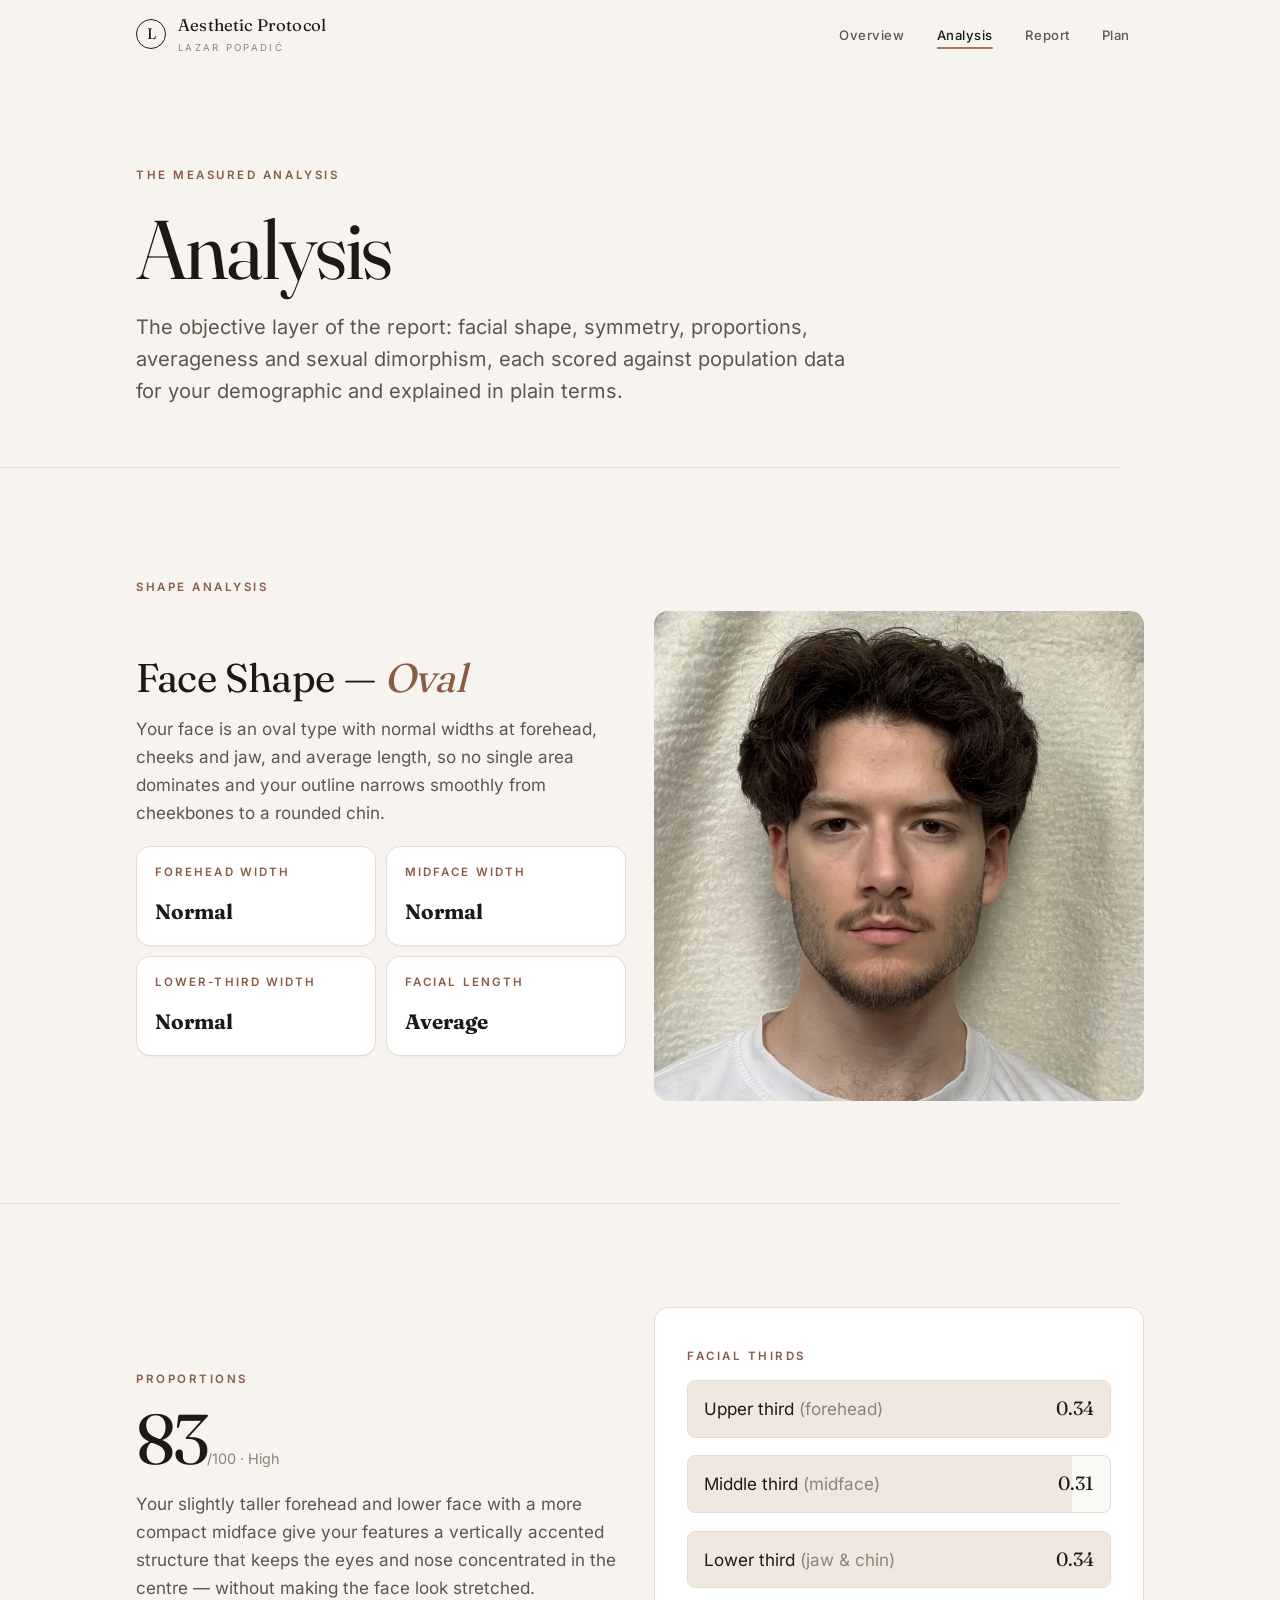
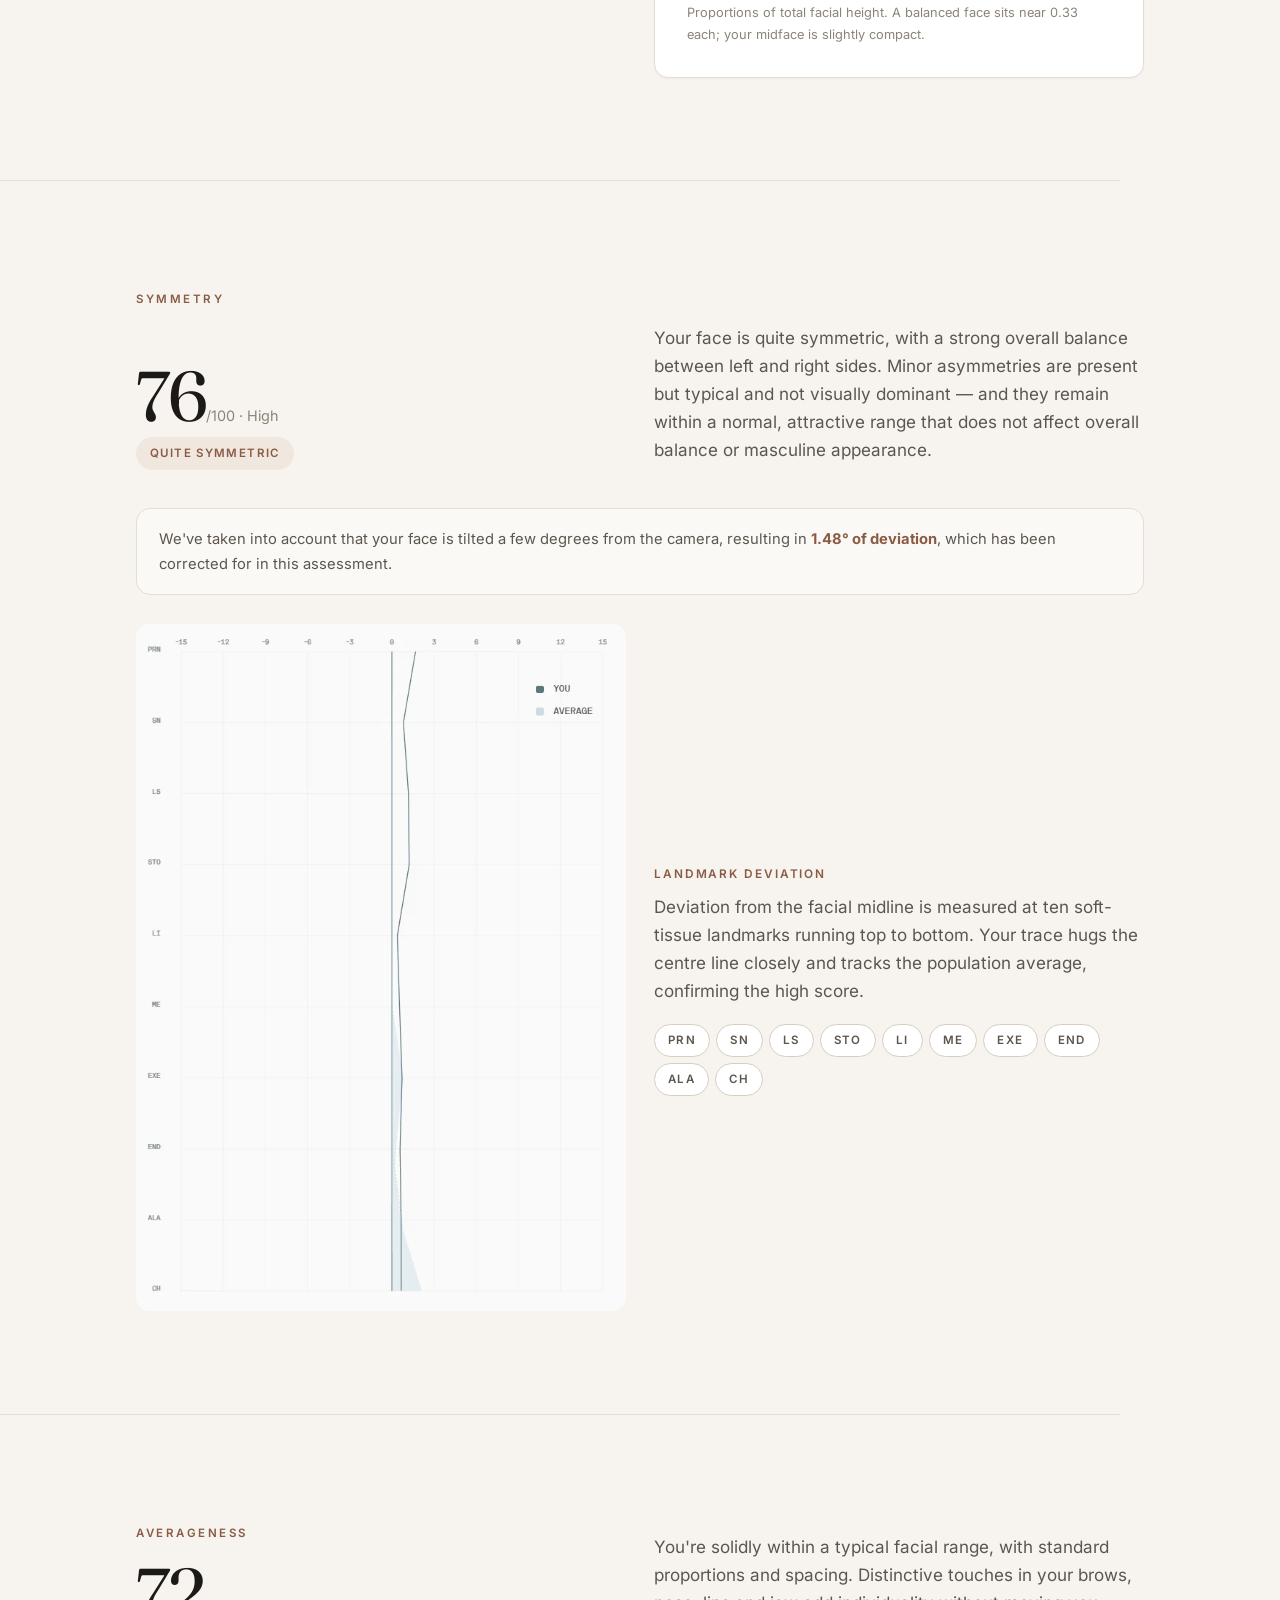
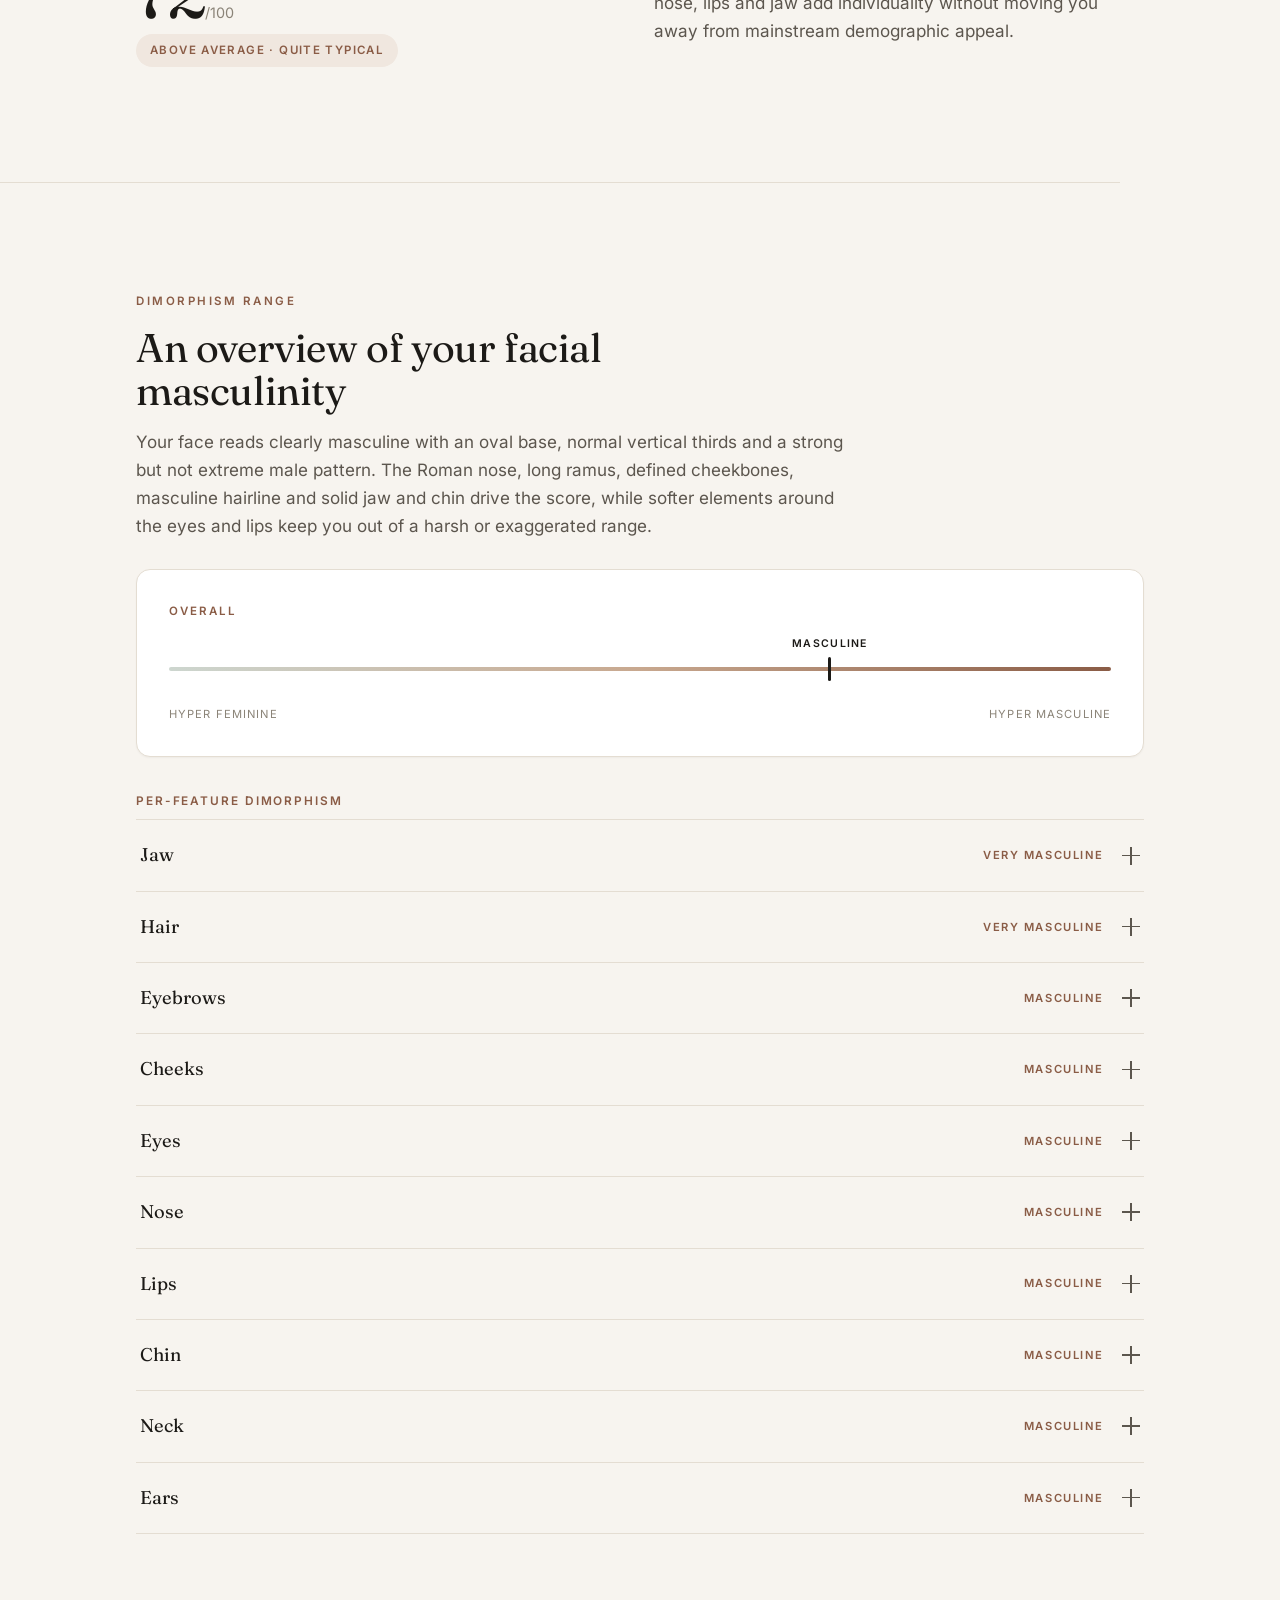
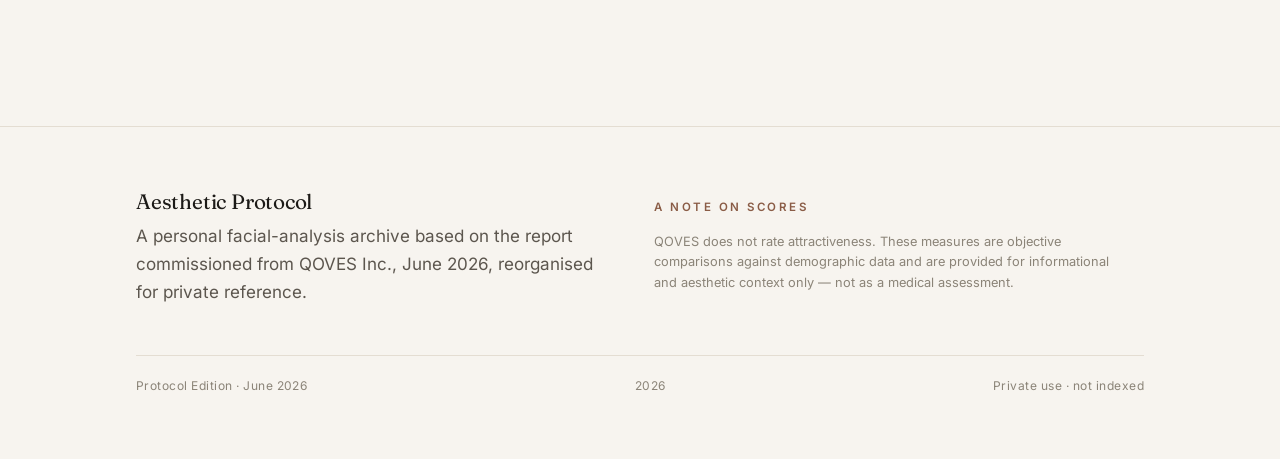
==== analysis.html @ 249696b1 "Aesthetic Protocol: report, analysis, plan + PWA Personal facial-analysis archive reorganised from t" ====
<!doctype html>
<html lang="en">
<head>
  <meta charset="utf-8">
  <meta name="viewport" content="width=device-width, initial-scale=1, viewport-fit=cover">
  <meta name="robots" content="noindex, nofollow">
  <title>Analysis — Aesthetic Protocol</title>
  <meta name="description" content="Measured facial analysis: shape, symmetry, proportions, averageness and dimorphism.">
  <meta name="theme-color" content="#f7f4ef">
  <link rel="manifest" href="manifest.webmanifest">
  <link rel="icon" href="assets/img/icons/favicon.png">
  <link rel="apple-touch-icon" href="assets/img/icons/icon-180.png">
  <meta name="apple-mobile-web-app-capable" content="yes">
  <meta name="apple-mobile-web-app-status-bar-style" content="default">
  <meta name="apple-mobile-web-app-title" content="Protocol">
  <link rel="preload" href="assets/fonts/fraunces-latin.woff2" as="font" type="font/woff2" crossorigin>
  <link rel="preload" href="assets/fonts/inter-latin.woff2" as="font" type="font/woff2" crossorigin>
  <link rel="stylesheet" href="assets/css/styles.css">
  <noscript><style>.reveal{opacity:1!important;transform:none!important}</style></noscript>
</head>
<body>
  <header class="site-header">
    <div class="wrap nav">
      <a class="brand" href="index.html">
        <span class="brand__mark">L</span>
        <span class="brand__name">Aesthetic Protocol<small>Lazar Popadić</small></span>
      </a>
      <nav aria-label="Primary">
        <ul class="nav__links">
          <li><a href="index.html">Overview</a></li>
          <li><a href="analysis.html" aria-current="page">Analysis</a></li>
          <li><a href="report.html">Report</a></li>
          <li><a href="plan.html">Plan</a></li>
        </ul>
      </nav>
    </div>
  </header>

  <main>
    <section class="page-intro wrap">
      <p class="eyebrow reveal">The measured analysis</p>
      <h1 class="display reveal">Analysis</h1>
      <p class="lede reveal prose" style="margin-top:1rem">
        The objective layer of the report: facial shape, symmetry, proportions,
        averageness and sexual dimorphism, each scored against population data for
        your demographic and explained in plain terms.
      </p>
    </section>

    <hr class="rule wrap" style="border:0">

    <!-- FACE SHAPE -->
    <section class="section wrap">
      <p class="eyebrow reveal">Shape analysis</p>
      <div class="grid grid-2" style="align-items:center">
        <div class="reveal">
          <h2>Face Shape — <em class="term">Oval</em></h2>
          <p class="muted" style="margin-top:1rem">
            Your face is an oval type with normal widths at forehead, cheeks and jaw,
            and average length, so no single area dominates and your outline narrows
            smoothly from cheekbones to a rounded chin.
          </p>
          <div class="grid grid-2" style="gap:10px;margin-top:1.2rem">
            <div class="card" style="padding:16px 18px"><p class="score-card__label">Forehead width</p><strong style="font-family:var(--serif);font-size:1.3rem">Normal</strong></div>
            <div class="card" style="padding:16px 18px"><p class="score-card__label">Midface width</p><strong style="font-family:var(--serif);font-size:1.3rem">Normal</strong></div>
            <div class="card" style="padding:16px 18px"><p class="score-card__label">Lower-third width</p><strong style="font-family:var(--serif);font-size:1.3rem">Normal</strong></div>
            <div class="card" style="padding:16px 18px"><p class="score-card__label">Facial length</p><strong style="font-family:var(--serif);font-size:1.3rem">Average</strong></div>
          </div>
        </div>
        <div class="frame frame--zoom reveal reveal-delay-1" data-zoom>
          <picture>
            <source srcset="assets/img/photos/hero-front.webp" type="image/webp">
            <img class="img-fade" src="assets/img/photos/hero-front.jpg" data-full="assets/img/photos/hero-front.jpg" alt="Front portrait used for shape analysis" width="1400" height="1400">
          </picture>
        </div>
      </div>
    </section>

    <hr class="rule wrap">

    <!-- PROPORTIONS -->
    <section class="section wrap">
      <div class="grid grid-2" style="align-items:center" data-animate>
        <div class="reveal">
          <p class="eyebrow">Proportions</p>
          <div class="score-card__num" style="font-size:clamp(3rem,7vw,4.4rem)"><span data-count="83">0</span><small>/100 · High</small></div>
          <p class="muted" style="margin-top:1rem">
            Your slightly taller forehead and lower face with a more compact midface
            give your features a vertically accented structure that keeps the eyes and
            nose concentrated in the centre — without making the face look stretched.
          </p>
        </div>
        <div class="card reveal reveal-delay-1">
          <p class="eyebrow">Facial thirds</p>
          <div class="stack" style="--space:10px">
            <div class="third"><div class="third__fill" data-third="100"></div><span class="third__txt">Upper third <span class="faint">(forehead)</span></span><span class="third__val">0.34</span></div>
            <div class="third"><div class="third__fill" data-third="91"></div><span class="third__txt">Middle third <span class="faint">(midface)</span></span><span class="third__val">0.31</span></div>
            <div class="third"><div class="third__fill" data-third="100"></div><span class="third__txt">Lower third <span class="faint">(jaw &amp; chin)</span></span><span class="third__val">0.34</span></div>
          </div>
          <p class="faint" style="font-size:0.8rem;margin:14px 0 0">Proportions of total facial height. A balanced face sits near 0.33 each; your midface is slightly compact.</p>
        </div>
      </div>
    </section>

    <hr class="rule wrap">

    <!-- SYMMETRY -->
    <section class="section wrap">
      <div data-animate>
        <p class="eyebrow reveal">Symmetry</p>
        <div class="grid grid-2" style="align-items:end">
          <div class="reveal">
            <div class="score-card__num" style="font-size:clamp(3rem,7vw,4.4rem)"><span data-count="76">0</span><small>/100 · High</small></div>
            <p class="chip chip--clay" style="margin-top:6px">Quite symmetric</p>
          </div>
          <p class="muted reveal reveal-delay-1">
            Your face is quite symmetric, with a strong overall balance between left
            and right sides. Minor asymmetries are present but typical and not visually
            dominant — and they remain within a normal, attractive range that does not
            affect overall balance or masculine appearance.
          </p>
        </div>

        <div class="callout reveal" style="margin-top:1.6rem">
          We've taken into account that your face is tilted a few degrees from the
          camera, resulting in <strong>1.48° of deviation</strong>, which has been
          corrected for in this assessment.
        </div>

        <div class="grid grid-2" style="align-items:center;margin-top:1.8rem">
          <div class="frame frame--zoom reveal" data-zoom style="background:var(--surface)">
            <picture>
              <source srcset="assets/img/analysis/symmetry-chart.webp" type="image/webp">
              <img class="img-fade" src="assets/img/analysis/symmetry-chart.jpg" data-full="assets/img/analysis/symmetry-chart.jpg" alt="Landmark deviation chart comparing your symmetry to population averages" width="1309" height="1853">
            </picture>
          </div>
          <div class="reveal reveal-delay-1">
            <p class="subhead">Landmark deviation</p>
            <p class="muted">
              Deviation from the facial midline is measured at ten soft-tissue
              landmarks running top to bottom. Your trace hugs the centre line closely
              and tracks the population average, confirming the high score.
            </p>
            <div style="display:flex;flex-wrap:wrap;gap:6px;margin-top:14px">
              <span class="chip">PRN</span><span class="chip">SN</span><span class="chip">LS</span>
              <span class="chip">STO</span><span class="chip">LI</span><span class="chip">ME</span>
              <span class="chip">EXE</span><span class="chip">END</span><span class="chip">ALA</span><span class="chip">CH</span>
            </div>
          </div>
        </div>
      </div>
    </section>

    <hr class="rule wrap">

    <!-- AVERAGENESS -->
    <section class="section wrap">
      <div class="grid grid-2" style="align-items:center" data-animate>
        <div class="reveal">
          <p class="eyebrow">Averageness</p>
          <div class="score-card__num" style="font-size:clamp(3rem,7vw,4.4rem)"><span data-count="72">0</span><small>/100</small></div>
          <p class="chip chip--clay" style="margin-top:6px">Above average · quite typical</p>
        </div>
        <p class="muted reveal reveal-delay-1">
          You're solidly within a typical facial range, with standard proportions and
          spacing. Distinctive touches in your brows, nose, lips and jaw add
          individuality without moving you away from mainstream demographic appeal.
        </p>
      </div>
    </section>

    <hr class="rule wrap">

    <!-- DIMORPHISM -->
    <section class="section wrap">
      <p class="eyebrow reveal">Dimorphism range</p>
      <h2 class="reveal" style="max-width:20ch">An overview of your facial masculinity</h2>
      <p class="muted reveal prose" style="margin-top:1rem">
        Your face reads clearly masculine with an oval base, normal vertical thirds and
        a strong but not extreme male pattern. The Roman nose, long ramus, defined
        cheekbones, masculine hairline and solid jaw and chin drive the score, while
        softer elements around the eyes and lips keep you out of a harsh or exaggerated
        range.
      </p>

      <div class="card reveal" style="margin-top:1.8rem" data-animate>
        <p class="score-card__label">Overall</p>
        <div class="scale">
          <div class="scale__track"></div>
          <div class="scale__marker" data-marker="70" data-label="Masculine"></div>
        </div>
        <div class="scale__ends"><span>Hyper feminine</span><span>Hyper masculine</span></div>
      </div>

      <p class="subhead reveal" style="margin-top:2.2rem">Per-feature dimorphism</p>
      <div class="acc reveal">
        <details class="acc__item">
          <summary class="acc__sum"><span>Jaw</span><span class="acc__rating">Very masculine</span><span class="acc__icon"></span></summary>
          <div class="acc__body"><div class="acc__body-inner"><p>Your long-ramus, U-shaped jaw with clear separation from a slightly thinner neck gives you a distinctly masculine lower third that looks strong without being blocky or overly wide.</p></div></div>
        </details>
        <details class="acc__item">
          <summary class="acc__sum"><span>Hair</span><span class="acc__rating">Very masculine</span><span class="acc__icon"></span></summary>
          <div class="acc__body"><div class="acc__body-inner"><p>Your dense, textured medium-brown hair with an M-shaped hairline and widow's peak reinforces a youthful masculine upper third and frames your prominent forehead strongly.</p></div></div>
        </details>
        <details class="acc__item">
          <summary class="acc__sum"><span>Eyebrows</span><span class="acc__rating">Masculine</span><span class="acc__icon"></span></summary>
          <div class="acc__body"><div class="acc__body-inner"><p>Your mid-set, upturned brows with a sloped peak and dark color give your upper face a clearly masculine frame without feeling heavy or overgroomed. The blurred edges and medium density keep the expression firm but not aggressive.</p></div></div>
        </details>
        <details class="acc__item">
          <summary class="acc__sum"><span>Cheeks</span><span class="acc__rating">Masculine</span><span class="acc__icon"></span></summary>
          <div class="acc__body"><div class="acc__body-inner"><p>Your lean cheeks and mid-set projecting cheekbones give your midface a defined, athletic look that reads masculine while still looking youthful because there is little nasolabial folding at rest.</p></div></div>
        </details>
        <details class="acc__item">
          <summary class="acc__sum"><span>Eyes</span><span class="acc__rating">Masculine</span><span class="acc__icon"></span></summary>
          <div class="acc__body"><div class="acc__body-inner"><p>Your almond, neutrally tilted eyes with dark walnut irises and moderate lashes create a calm, grounded gaze that reads slightly masculine without looking sharp or aggressive.</p></div></div>
        </details>
        <details class="acc__item">
          <summary class="acc__sum"><span>Nose</span><span class="acc__rating">Masculine</span><span class="acc__icon"></span></summary>
          <div class="acc__body"><div class="acc__body-inner"><p>Your Roman nose with a high bridge, visible hump and upturned defined tip gives your face a strong vertical anchor and clearly masculine central structure without looking excessively wide or long.</p></div></div>
        </details>
        <details class="acc__item">
          <summary class="acc__sum"><span>Lips</span><span class="acc__rating">Masculine</span><span class="acc__icon"></span></summary>
          <div class="acc__body"><div class="acc__body-inner"><p>Your medium-volume, slightly bottom-heavy lips with a short philtrum and no tooth show at rest give your mouth a compact, masculine presence that still looks healthy and smooth.</p></div></div>
        </details>
        <details class="acc__item">
          <summary class="acc__sum"><span>Chin</span><span class="acc__rating">Masculine</span><span class="acc__icon"></span></summary>
          <div class="acc__body"><div class="acc__body-inner"><p>Your standard-width, neutrally projecting round chin continues the masculine jawline and finishes your face with a solid endpoint rather than a pointed or receding lower third.</p></div></div>
        </details>
        <details class="acc__item">
          <summary class="acc__sum"><span>Neck</span><span class="acc__rating">Masculine</span><span class="acc__icon"></span></summary>
          <div class="acc__body"><div class="acc__body-inner"><p>Your muscular, defined neck with only slight Adam's apple visibility strengthens the sense of physical robustness and highlights the jaw contour by being slightly slimmer laterally.</p></div></div>
        </details>
        <details class="acc__item">
          <summary class="acc__sum"><span>Ears</span><span class="acc__rating">Masculine</span><span class="acc__icon"></span></summary>
          <div class="acc__body"><div class="acc__body-inner"><p>Your slightly protruding, rounded ears with a developed antihelix and Darwin's tubercle add subtle three-dimensional detail at the side view and support the overall masculine read without feeling oversized.</p></div></div>
        </details>
      </div>
    </section>
  </main>

  <footer class="site-footer">
    <div class="wrap">
      <div class="grid grid-2">
        <div>
          <h4>Aesthetic Protocol</h4>
          <p class="muted" style="max-width:42ch">A personal facial-analysis archive based on the report commissioned from QOVES Inc., June 2026, reorganised for private reference.</p>
        </div>
        <div>
          <p class="eyebrow">A note on scores</p>
          <p class="disclaimer">QOVES does not rate attractiveness. These measures are objective comparisons against demographic data and are provided for informational and aesthetic context only — not as a medical assessment.</p>
        </div>
      </div>
      <div class="footer-meta">
        <span>Protocol Edition · June 2026</span>
        <span data-year>2026</span>
        <span>Private use · not indexed</span>
      </div>
    </div>
  </footer>

  <div class="lightbox" aria-hidden="true">
    <button class="lightbox__close" aria-label="Close">&times;</button>
    <img alt="">
  </div>

  <script src="assets/js/main.js"></script>
  <script src="assets/js/sw-register.js"></script>
</body>
</html>
---- assets/css/styles.css ----
/* =====================================================================
   Aesthetic Protocol — shared stylesheet
   Editorial-luxury system: ivory / ink / clay, Fraunces + Inter.
   ===================================================================== */

/* ---- Fonts (self-hosted, variable, offline-safe) -------------------- */
@font-face {
  font-family: "Fraunces";
  src: url("../fonts/fraunces-latin.woff2") format("woff2");
  font-weight: 300 700;
  font-style: normal;
  font-display: swap;
}
@font-face {
  font-family: "Inter";
  src: url("../fonts/inter-latin.woff2") format("woff2");
  font-weight: 400 700;
  font-style: normal;
  font-display: swap;
}

/* ---- Design tokens --------------------------------------------------- */
:root {
  --bg: #f7f4ef;
  --surface: #ffffff;
  --surface-2: #fbf9f5;
  --ink: #1c1a17;
  --ink-soft: #5c564e;
  --ink-faint: #8b8478;
  --line: #e4ddd2;
  --line-strong: #d8cebf;
  --clay: #a8745a;
  --clay-soft: #c8a88f;
  --clay-deep: #8a5c46;
  --clay-wash: #f0e7df;

  --serif: "Fraunces", "Iowan Old Style", Georgia, "Times New Roman", serif;
  --sans: "Inter", -apple-system, BlinkMacSystemFont, "Segoe UI", Roboto, sans-serif;

  --maxw: 1120px;
  --maxw-prose: 720px;

  --r-sm: 8px;
  --r-md: 14px;
  --r-lg: 22px;

  --shadow-1: 0 1px 2px rgba(28, 26, 23, 0.04);
  --shadow-2: 0 10px 30px -12px rgba(28, 26, 23, 0.16);
  --shadow-3: 0 24px 60px -20px rgba(28, 26, 23, 0.28);

  --ease: cubic-bezier(0.22, 0.61, 0.36, 1);
  --t-fast: 180ms;
  --t-med: 320ms;
  --t-slow: 560ms;

  --gut: clamp(18px, 5vw, 56px);
}

/* ---- Reset ----------------------------------------------------------- */
*, *::before, *::after { box-sizing: border-box; }
html { -webkit-text-size-adjust: 100%; scroll-behavior: smooth; }
@media (prefers-reduced-motion: reduce) { html { scroll-behavior: auto; } }

body {
  margin: 0;
  background: var(--bg);
  color: var(--ink);
  font-family: var(--sans);
  font-size: 17px;
  line-height: 1.65;
  font-weight: 400;
  -webkit-font-smoothing: antialiased;
  text-rendering: optimizeLegibility;
  overflow-x: hidden;
}
img { max-width: 100%; display: block; }
a { color: inherit; }
button { font: inherit; cursor: pointer; }
::selection { background: var(--clay-soft); color: var(--ink); }

/* ---- Typography ------------------------------------------------------ */
h1, h2, h3, h4 { font-family: var(--serif); font-weight: 400; line-height: 1.08; margin: 0; color: var(--ink); letter-spacing: -0.01em; }
.display { font-size: clamp(2.6rem, 7vw, 5.2rem); font-weight: 380; letter-spacing: -0.025em; }
h1 { font-size: clamp(2.1rem, 5vw, 3.4rem); }
h2 { font-size: clamp(1.7rem, 3.6vw, 2.5rem); }
h3 { font-size: clamp(1.25rem, 2.2vw, 1.6rem); }
p { margin: 0 0 1.1em; }
.lede { font-size: clamp(1.05rem, 1.6vw, 1.25rem); color: var(--ink-soft); line-height: 1.6; }

.eyebrow {
  font-family: var(--sans);
  font-size: 0.72rem;
  font-weight: 600;
  letter-spacing: 0.22em;
  text-transform: uppercase;
  color: var(--clay-deep);
  margin: 0 0 0.9rem;
  display: inline-block;
}
.muted { color: var(--ink-soft); }
.faint { color: var(--ink-faint); }
em.term { font-style: italic; color: var(--clay-deep); }

/* ---- Layout ---------------------------------------------------------- */
.wrap { width: 100%; max-width: var(--maxw); margin-inline: auto; padding-inline: var(--gut); }
.prose { max-width: var(--maxw-prose); }
.section { padding-block: clamp(48px, 8vw, 104px); }
.section--tight { padding-block: clamp(34px, 5vw, 60px); }
.rule { height: 1px; background: var(--line); border: 0; margin: 0; }
.center { text-align: center; }
.stack > * + * { margin-top: 1.1rem; }

.grid { display: grid; gap: clamp(16px, 2.4vw, 28px); }
.grid-2 { grid-template-columns: repeat(2, 1fr); }
.grid-3 { grid-template-columns: repeat(3, 1fr); }
.grid-4 { grid-template-columns: repeat(4, 1fr); }
@media (max-width: 860px) { .grid-3, .grid-4 { grid-template-columns: repeat(2, 1fr); } }
@media (max-width: 560px) { .grid-2, .grid-3, .grid-4 { grid-template-columns: 1fr; } }

/* ---- Header / navigation -------------------------------------------- */
.site-header {
  position: sticky; top: 0; z-index: 60;
  background: rgba(247, 244, 239, 0.82);
  backdrop-filter: saturate(140%) blur(14px);
  -webkit-backdrop-filter: saturate(140%) blur(14px);
  border-bottom: 1px solid transparent;
  transition: border-color var(--t-med) var(--ease), background var(--t-med) var(--ease);
}
.site-header.is-scrolled { border-bottom-color: var(--line); }
.nav { display: flex; align-items: center; justify-content: space-between; gap: 20px; height: 68px; }
.brand { display: flex; align-items: center; gap: 12px; text-decoration: none; flex-shrink: 0; }
.brand__mark {
  width: 30px; height: 30px; border-radius: 50%;
  border: 1.5px solid var(--ink); display: grid; place-items: center;
  font-family: var(--serif); font-size: 0.95rem; color: var(--ink);
}
.brand__name { font-family: var(--serif); font-size: 1.05rem; letter-spacing: 0.01em; }
.brand__name small { display: block; font-family: var(--sans); font-size: 0.6rem; letter-spacing: 0.24em; text-transform: uppercase; color: var(--ink-faint); margin-top: 1px; }
.nav__links { display: flex; align-items: center; gap: 4px; list-style: none; margin: 0; padding: 0; }
.nav__links a {
  text-decoration: none; color: var(--ink-soft);
  font-size: 0.82rem; letter-spacing: 0.04em; font-weight: 500;
  padding: 8px 14px; border-radius: 999px;
  transition: color var(--t-fast) var(--ease), background var(--t-fast) var(--ease);
  position: relative;
}
.nav__links a:hover { color: var(--ink); background: var(--clay-wash); }
.nav__links a[aria-current="page"] { color: var(--ink); }
.nav__links a[aria-current="page"]::after {
  content: ""; position: absolute; left: 14px; right: 14px; bottom: 2px;
  height: 1.5px; background: var(--clay); border-radius: 2px;
}

@media (max-width: 720px) {
  .nav { height: auto; flex-direction: column; align-items: stretch; gap: 8px; padding-block: 10px; }
  .brand { justify-content: center; }
  .nav__links { justify-content: center; flex-wrap: nowrap; overflow-x: auto; gap: 2px; padding-bottom: 2px; -ms-overflow-style: none; scrollbar-width: none; }
  .nav__links::-webkit-scrollbar { display: none; }
  .nav__links a { padding: 7px 12px; font-size: 0.78rem; white-space: nowrap; }
}

/* ---- Buttons / chips ------------------------------------------------- */
.btn {
  display: inline-flex; align-items: center; gap: 10px;
  text-decoration: none; font-size: 0.9rem; font-weight: 500; letter-spacing: 0.01em;
  padding: 13px 24px; border-radius: 999px; border: 1px solid var(--ink);
  color: var(--ink); background: transparent;
  transition: background var(--t-med) var(--ease), color var(--t-med) var(--ease), transform var(--t-fast) var(--ease);
}
.btn:hover { background: var(--ink); color: var(--bg); }
.btn--solid { background: var(--ink); color: var(--bg); }
.btn--solid:hover { background: var(--clay-deep); border-color: var(--clay-deep); }
.btn .arrow { transition: transform var(--t-med) var(--ease); }
.btn:hover .arrow { transform: translateX(4px); }

.chip {
  display: inline-flex; align-items: center; gap: 7px;
  font-size: 0.72rem; letter-spacing: 0.12em; text-transform: uppercase; font-weight: 600;
  color: var(--ink-soft); background: var(--surface);
  border: 1px solid var(--line-strong); padding: 6px 13px; border-radius: 999px;
}
.chip .dot { width: 6px; height: 6px; border-radius: 50%; background: var(--clay); }
.chip--clay { color: var(--clay-deep); background: var(--clay-wash); border-color: transparent; }

.tag { font-size: 0.66rem; letter-spacing: 0.14em; text-transform: uppercase; font-weight: 600; padding: 4px 9px; border-radius: 5px; }
.tag--low { background: #eef1ea; color: #4d6044; }
.tag--med { background: #f4ecdf; color: #8a6a32; }
.tag--flag { background: var(--clay-wash); color: var(--clay-deep); }

/* ---- Cards ----------------------------------------------------------- */
.card {
  background: var(--surface); border: 1px solid var(--line);
  border-radius: var(--r-md); padding: clamp(22px, 3vw, 32px);
  box-shadow: var(--shadow-1);
  transition: transform var(--t-med) var(--ease), box-shadow var(--t-med) var(--ease), border-color var(--t-med) var(--ease);
}
.card--hover:hover { transform: translateY(-3px); box-shadow: var(--shadow-2); border-color: var(--line-strong); }
.card--link { text-decoration: none; color: inherit; display: block; }

/* ---- Score cards + gauges ------------------------------------------- */
.score-card { display: flex; flex-direction: column; gap: 6px; }
.score-card__top { display: flex; align-items: center; justify-content: space-between; gap: 14px; }
.score-card__num { font-family: var(--serif); font-size: clamp(2.6rem, 5vw, 3.6rem); line-height: 1; letter-spacing: -0.03em; }
.score-card__num small { font-size: 0.9rem; color: var(--ink-faint); font-family: var(--sans); letter-spacing: 0; }
.score-card__label { font-size: 0.72rem; letter-spacing: 0.18em; text-transform: uppercase; color: var(--clay-deep); font-weight: 600; }
.score-card__read { color: var(--ink-soft); font-size: 0.95rem; margin: 0; }
.gauge { width: 64px; height: 64px; flex-shrink: 0; transform: rotate(-90deg); }
.gauge__track { fill: none; stroke: var(--line); stroke-width: 6; }
.gauge__bar { fill: none; stroke: var(--clay); stroke-width: 6; stroke-linecap: round; transition: stroke-dashoffset 1.1s var(--ease); }

.bar { height: 7px; background: var(--line); border-radius: 999px; overflow: hidden; }
.bar__fill { height: 100%; background: linear-gradient(90deg, var(--clay-soft), var(--clay)); border-radius: 999px; width: 0; transition: width 1.1s var(--ease); }

/* ---- Hero ------------------------------------------------------------ */
.hero { position: relative; padding-block: clamp(40px, 7vw, 84px) clamp(30px, 5vw, 56px); }
.hero__grid { display: grid; grid-template-columns: 1.05fr 0.95fr; gap: clamp(28px, 5vw, 64px); align-items: center; }
@media (max-width: 820px) { .hero__grid { grid-template-columns: 1fr; } }
.hero__portrait { position: relative; border-radius: var(--r-lg); overflow: hidden; box-shadow: var(--shadow-3); aspect-ratio: 1/1; background: var(--clay-wash); }
.hero__portrait img { width: 100%; height: 100%; object-fit: cover; }
.hero__meta { display: flex; gap: 26px; flex-wrap: wrap; margin-top: 26px; padding-top: 22px; border-top: 1px solid var(--line); }
.hero__meta div span { display: block; font-size: 0.7rem; letter-spacing: 0.16em; text-transform: uppercase; color: var(--ink-faint); }
.hero__meta div strong { font-family: var(--serif); font-weight: 400; font-size: 1.15rem; }
.scroll-cue { margin-top: 30px; font-size: 0.72rem; letter-spacing: 0.18em; text-transform: uppercase; color: var(--ink-faint); display: inline-flex; align-items: center; gap: 10px; }
.scroll-cue .line { width: 40px; height: 1px; background: var(--ink-faint); position: relative; overflow: hidden; }
.scroll-cue .line::after { content: ""; position: absolute; inset: 0; background: var(--clay); transform: translateX(-100%); animation: cue 2.4s var(--ease) 3; }
@keyframes cue { 0% { transform: translateX(-100%); } 55% { transform: translateX(0); } 100% { transform: translateX(100%); } }

/* ---- Photo / picture frames ----------------------------------------- */
.frame { border-radius: var(--r-md); overflow: hidden; background: var(--clay-wash); position: relative; }
.frame img { width: 100%; height: 100%; object-fit: cover; transition: transform 1.4s var(--ease), filter var(--t-slow) var(--ease); }
.frame--zoom:hover img { transform: scale(1.04); }
.img-fade { opacity: 0; transition: opacity var(--t-slow) var(--ease); }
.img-fade.is-loaded { opacity: 1; }

/* ---- Before / After comparison slider ------------------------------- */
.compare {
  --pos: 50%;
  position: relative; border-radius: var(--r-md); overflow: hidden;
  aspect-ratio: 1 / 1; user-select: none; touch-action: pan-y;
  background: var(--clay-wash); box-shadow: var(--shadow-1);
  cursor: ew-resize;
}
.compare img { position: absolute; inset: 0; width: 100%; height: 100%; object-fit: cover; pointer-events: none; }
.compare__before { position: absolute; inset: 0; clip-path: inset(0 calc(100% - var(--pos)) 0 0); }
.compare__before img { width: 100%; height: 100%; object-fit: cover; }
.compare__handle {
  position: absolute; top: 0; bottom: 0; left: var(--pos);
  width: 2px; background: rgba(255, 255, 255, 0.92); transform: translateX(-1px);
  box-shadow: 0 0 0 1px rgba(28, 26, 23, 0.12); pointer-events: none;
}
.compare__grip {
  position: absolute; top: 50%; left: 50%; transform: translate(-50%, -50%);
  width: 42px; height: 42px; border-radius: 50%;
  background: rgba(255, 255, 255, 0.95); box-shadow: var(--shadow-2);
  display: grid; place-items: center; color: var(--ink);
}
.compare__grip svg { width: 20px; height: 20px; }
.compare__tag { position: absolute; bottom: 12px; font-size: 0.64rem; letter-spacing: 0.16em; text-transform: uppercase; font-weight: 600; color: #fff; background: rgba(28, 26, 23, 0.55); padding: 5px 11px; border-radius: 999px; backdrop-filter: blur(2px); }
.compare__tag--before { left: 12px; }
.compare__tag--after { right: 12px; }
.compare__range { position: absolute; inset: 0; width: 100%; height: 100%; margin: 0; opacity: 0; cursor: ew-resize; }

/* ---- Lightbox -------------------------------------------------------- */
.lightbox {
  position: fixed; inset: 0; z-index: 100; display: grid; place-items: center;
  background: rgba(20, 18, 16, 0.86); backdrop-filter: blur(6px);
  opacity: 0; visibility: hidden; transition: opacity var(--t-med) var(--ease), visibility var(--t-med);
  padding: 4vw;
}
.lightbox.is-open { opacity: 1; visibility: visible; }
.lightbox img { max-width: 92vw; max-height: 88vh; border-radius: var(--r-sm); box-shadow: var(--shadow-3); transform: scale(0.96); transition: transform var(--t-med) var(--ease); }
.lightbox.is-open img { transform: scale(1); }
.lightbox__close { position: absolute; top: 22px; right: 26px; width: 44px; height: 44px; border-radius: 50%; border: 1px solid rgba(255,255,255,0.4); background: transparent; color: #fff; font-size: 1.3rem; line-height: 1; }
.lightbox__close:hover { background: rgba(255,255,255,0.12); }

/* ---- Accordion (details) -------------------------------------------- */
.acc { border-top: 1px solid var(--line); }
.acc__item { border-bottom: 1px solid var(--line); }
.acc__sum {
  display: flex; align-items: center; justify-content: space-between; gap: 18px;
  padding: 20px 4px; cursor: pointer; list-style: none;
  font-family: var(--serif); font-size: 1.15rem; color: var(--ink);
  transition: color var(--t-fast) var(--ease);
}
.acc__sum:hover { color: var(--clay-deep); }
.acc__sum::-webkit-details-marker { display: none; }
.acc__rating { font-family: var(--sans); font-size: 0.7rem; letter-spacing: 0.14em; text-transform: uppercase; font-weight: 600; color: var(--clay-deep); margin-left: auto; }
.acc__icon { width: 18px; height: 18px; flex-shrink: 0; position: relative; }
.acc__icon::before, .acc__icon::after { content: ""; position: absolute; background: var(--ink-soft); transition: transform var(--t-med) var(--ease); }
.acc__icon::before { top: 8px; left: 0; right: 0; height: 1.5px; }
.acc__icon::after { left: 8px; top: 0; bottom: 0; width: 1.5px; }
.acc__item[open] .acc__icon::after { transform: scaleY(0); }
.acc__body { overflow: hidden; }
.acc__body-inner { padding: 0 4px 22px; color: var(--ink-soft); max-width: var(--maxw-prose); }
.acc__item:not([open]) .acc__body { max-height: 0; }
/* animation handled by JS for smooth height; fallback below */
.acc__body { transition: max-height var(--t-med) var(--ease); }

/* ---- Report feature sections ---------------------------------------- */
.feature { scroll-margin-top: 120px; }
.feature__head { display: flex; align-items: baseline; gap: 16px; flex-wrap: wrap; margin-bottom: 6px; }
.feature__index { font-family: var(--serif); font-size: 1.1rem; color: var(--clay); }
.subhead { font-family: var(--sans); font-size: 0.74rem; letter-spacing: 0.16em; text-transform: uppercase; color: var(--clay-deep); font-weight: 600; margin: 26px 0 8px; }
.summary-quote {
  font-family: var(--serif); font-size: clamp(1.15rem, 2vw, 1.5rem); line-height: 1.35;
  color: var(--ink); border-left: 2px solid var(--clay); padding: 4px 0 4px 22px; margin: 22px 0 0;
}
.callout { background: var(--surface-2); border: 1px solid var(--line); border-radius: var(--r-md); padding: 18px 22px; font-size: 0.92rem; color: var(--ink-soft); }
.callout--flag { border-color: var(--clay-soft); background: var(--clay-wash); }
.callout strong { color: var(--clay-deep); }

/* in-page sticky feature nav */
.feature-nav { position: sticky; top: 132px; align-self: start; }
.feature-nav ol { list-style: none; margin: 0; padding: 0; display: flex; flex-direction: column; gap: 2px; }
.feature-nav a { display: flex; gap: 10px; align-items: baseline; text-decoration: none; color: var(--ink-faint); font-size: 0.88rem; padding: 7px 12px; border-radius: 8px; border-left: 2px solid transparent; transition: color var(--t-fast) var(--ease), border-color var(--t-fast) var(--ease), background var(--t-fast) var(--ease); }
.feature-nav a .n { font-variant-numeric: tabular-nums; font-size: 0.72rem; color: var(--clay); }
.feature-nav a:hover { color: var(--ink); background: var(--surface-2); }
.feature-nav a.is-active { color: var(--ink); border-left-color: var(--clay); }
.report-layout { display: grid; grid-template-columns: 220px 1fr; gap: clamp(28px, 5vw, 70px); align-items: start; }
@media (max-width: 900px) { .report-layout { grid-template-columns: 1fr; } .feature-nav { display: none; } }

/* ---- Plan: horizon bands + filter ----------------------------------- */
.filter-bar { display: flex; flex-wrap: wrap; gap: 8px; margin: 8px 0 30px; }
.filter-btn {
  border: 1px solid var(--line-strong); background: var(--surface); color: var(--ink-soft);
  font-size: 0.78rem; letter-spacing: 0.06em; font-weight: 500; padding: 8px 16px; border-radius: 999px;
  transition: all var(--t-fast) var(--ease);
}
.filter-btn:hover { border-color: var(--clay-soft); color: var(--ink); }
.filter-btn.is-active { background: var(--ink); color: var(--bg); border-color: var(--ink); }

.band { margin-top: clamp(40px, 6vw, 72px); }
.band__head { display: flex; align-items: baseline; gap: 16px; padding-bottom: 14px; border-bottom: 1px solid var(--line); margin-bottom: 26px; }
.band__num { font-family: var(--serif); font-size: 1rem; color: var(--clay); }
.band__sub { color: var(--ink-faint); font-size: 0.9rem; margin-left: auto; }

.action { display: flex; flex-direction: column; gap: 12px; transition: opacity var(--t-med) var(--ease), transform var(--t-med) var(--ease); }
.action__head { display: flex; align-items: center; gap: 10px; flex-wrap: wrap; }
.action__title { font-family: var(--serif); font-size: 1.2rem; }
.action__why { color: var(--ink-soft); font-size: 0.95rem; margin: 0; }
.action__meta { display: flex; gap: 16px; flex-wrap: wrap; font-size: 0.82rem; color: var(--ink-faint); margin-top: 2px; }
.action__meta b { color: var(--ink-soft); font-weight: 600; }
.action__step { font-size: 0.88rem; color: var(--clay-deep); background: var(--clay-wash); border-radius: var(--r-sm); padding: 9px 13px; }
.action.is-hidden { display: none; }

/* ---- Strength list --------------------------------------------------- */
.strength { display: flex; gap: 14px; align-items: flex-start; }
.strength__mark { flex-shrink: 0; width: 26px; height: 26px; border-radius: 50%; background: var(--clay-wash); color: var(--clay-deep); display: grid; place-items: center; font-size: 0.8rem; margin-top: 2px; }

/* ---- Facial thirds + dimorphism scale ------------------------------- */
.thirds { display: grid; grid-template-columns: 90px 1fr; gap: 14px; align-items: stretch; }
.thirds__bars { display: flex; flex-direction: column; gap: 6px; }
.third { background: var(--surface-2); border: 1px solid var(--line); border-radius: var(--r-sm); padding: 12px 16px; display: flex; align-items: center; justify-content: space-between; position: relative; overflow: hidden; }
.third__fill { position: absolute; inset: 0; background: var(--clay-wash); width: 0; transition: width 1s var(--ease); }
.third__txt { position: relative; }
.third__val { position: relative; font-family: var(--serif); font-size: 1.2rem; }

.scale { position: relative; height: 56px; margin: 20px 0 8px; }
.scale__track { position: absolute; top: 26px; left: 0; right: 0; height: 4px; border-radius: 999px; background: linear-gradient(90deg, #cdd6cf, var(--clay-soft), var(--clay-deep)); }
.scale__marker { position: absolute; top: 16px; width: 3px; height: 24px; background: var(--ink); border-radius: 2px; transition: left 1s var(--ease); }
.scale__marker::after { content: attr(data-label); position: absolute; top: -22px; left: 50%; transform: translateX(-50%); white-space: nowrap; font-size: 0.66rem; letter-spacing: 0.12em; text-transform: uppercase; font-weight: 600; color: var(--ink); }
.scale__ends { display: flex; justify-content: space-between; font-size: 0.7rem; letter-spacing: 0.1em; text-transform: uppercase; color: var(--ink-faint); }

/* ---- Reveal animation ------------------------------------------------ */
.reveal { opacity: 0; transform: translateY(18px); transition: opacity var(--t-slow) var(--ease), transform var(--t-slow) var(--ease); }
.reveal.is-visible { opacity: 1; transform: none; }
.reveal-delay-1 { transition-delay: 80ms; }
.reveal-delay-2 { transition-delay: 160ms; }
.reveal-delay-3 { transition-delay: 240ms; }

/* ---- Footer ---------------------------------------------------------- */
.site-footer { border-top: 1px solid var(--line); padding-block: clamp(40px, 6vw, 64px); margin-top: clamp(40px, 8vw, 90px); }
.site-footer .grid { align-items: start; }
.site-footer h4 { font-size: 1.3rem; margin-bottom: 8px; }
.disclaimer { font-size: 0.8rem; color: var(--ink-faint); line-height: 1.6; max-width: 60ch; }
.footer-meta { display: flex; justify-content: space-between; flex-wrap: wrap; gap: 12px; margin-top: 30px; padding-top: 20px; border-top: 1px solid var(--line); font-size: 0.75rem; color: var(--ink-faint); letter-spacing: 0.04em; }

/* ---- Page intro band ------------------------------------------------- */
.page-intro { padding-block: clamp(40px, 7vw, 90px) clamp(20px, 3vw, 40px); }
.page-intro .display { margin-top: 6px; }

/* ---- Misc ------------------------------------------------------------ */
.divider-label { display: flex; align-items: center; gap: 18px; margin: 0; color: var(--ink-faint); font-size: 0.72rem; letter-spacing: 0.2em; text-transform: uppercase; }
.divider-label::before, .divider-label::after { content: ""; height: 1px; background: var(--line); flex: 1; }
.two-col-text { columns: 2; column-gap: 48px; }
@media (max-width: 720px) { .two-col-text { columns: 1; } }

/* ---- Motion --------------------------------------------------------------
   Animations are intentionally kept ON for all users (explicit preference),
   so the count-ups, ring fills, drop-downs and fade-ins always play.
   A no-JS fallback in each page's <head> keeps .reveal content visible if
   JavaScript is unavailable. -------------------------------------------------- */

/* ===== Refinements ===================================================== */

/* #4 — face cutouts now sit on the site off-white, so frames/sliders match the page */
.compare, .frame { background: var(--bg); }

/* #1 — rings start visually empty, so they only ever fill upward (never flash full) */
.gauge__bar { stroke-dasharray: 164; stroke-dashoffset: 164; }

/* #2 — clean in-card call-to-action: a text cue with a moving arrow, no pill fill */
.link-cue { display: inline-flex; align-items: center; gap: 8px; margin-top: 18px; font-size: 0.9rem; font-weight: 500; color: var(--ink); transition: color var(--t-fast) var(--ease); }
.link-cue .arrow { transition: transform var(--t-med) var(--ease); }
.card--link:hover .link-cue { color: var(--clay-deep); }
.card--link:hover .link-cue .arrow { transform: translateX(4px); }

/* #3 — "Where to build" pills are links into the plan, with a clear arrival highlight */
a.chip { text-decoration: none; cursor: pointer; transition: background var(--t-fast) var(--ease), color var(--t-fast) var(--ease), transform var(--t-fast) var(--ease); }
a.chip--clay:hover { background: var(--clay); color: #fff; transform: translateY(-1px); }
[id^="plan-"] { scroll-margin-top: 120px; }
.flash { animation: cardflash 2s var(--ease); }
@keyframes cardflash {
  0%   { box-shadow: 0 0 0 0 rgba(168, 116, 90, 0), var(--shadow-1); }
  12%  { box-shadow: 0 0 0 2px var(--clay), var(--shadow-2); }
  100% { box-shadow: 0 0 0 0 rgba(168, 116, 90, 0), var(--shadow-1); }
}
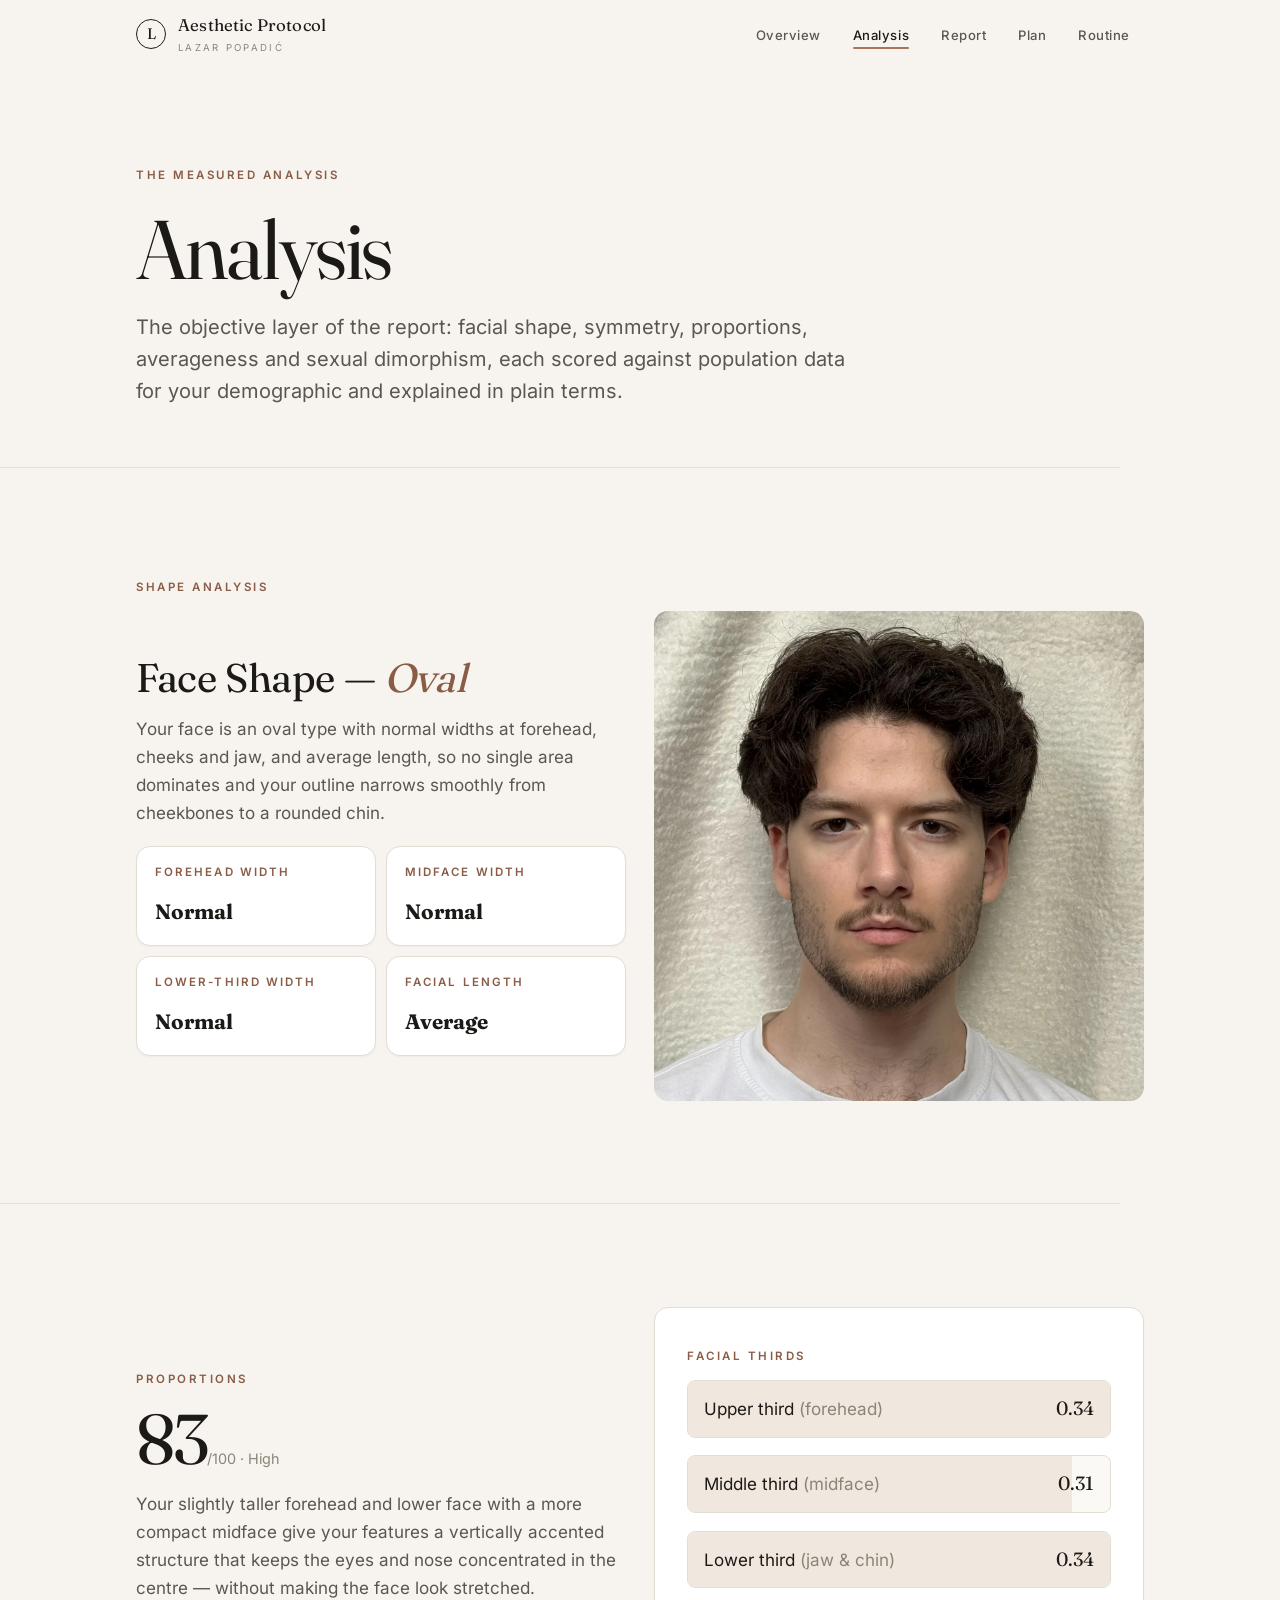
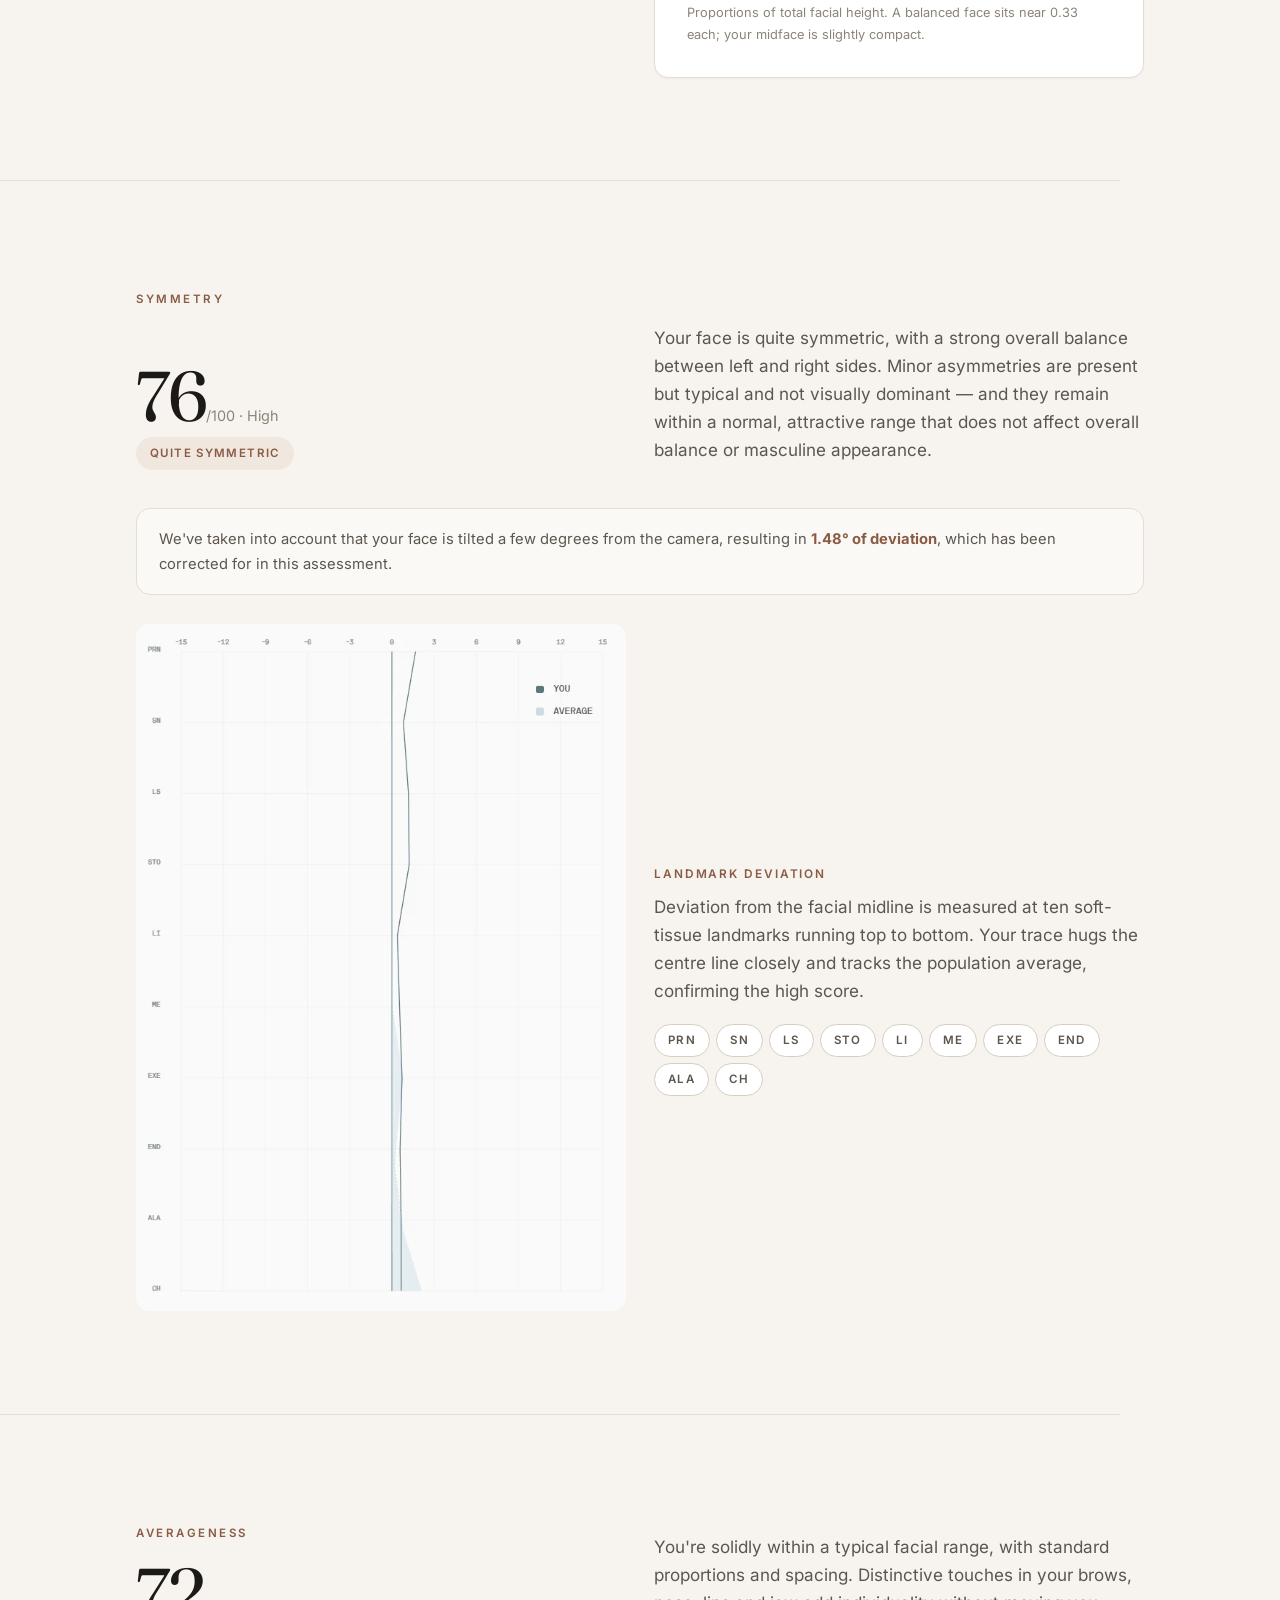
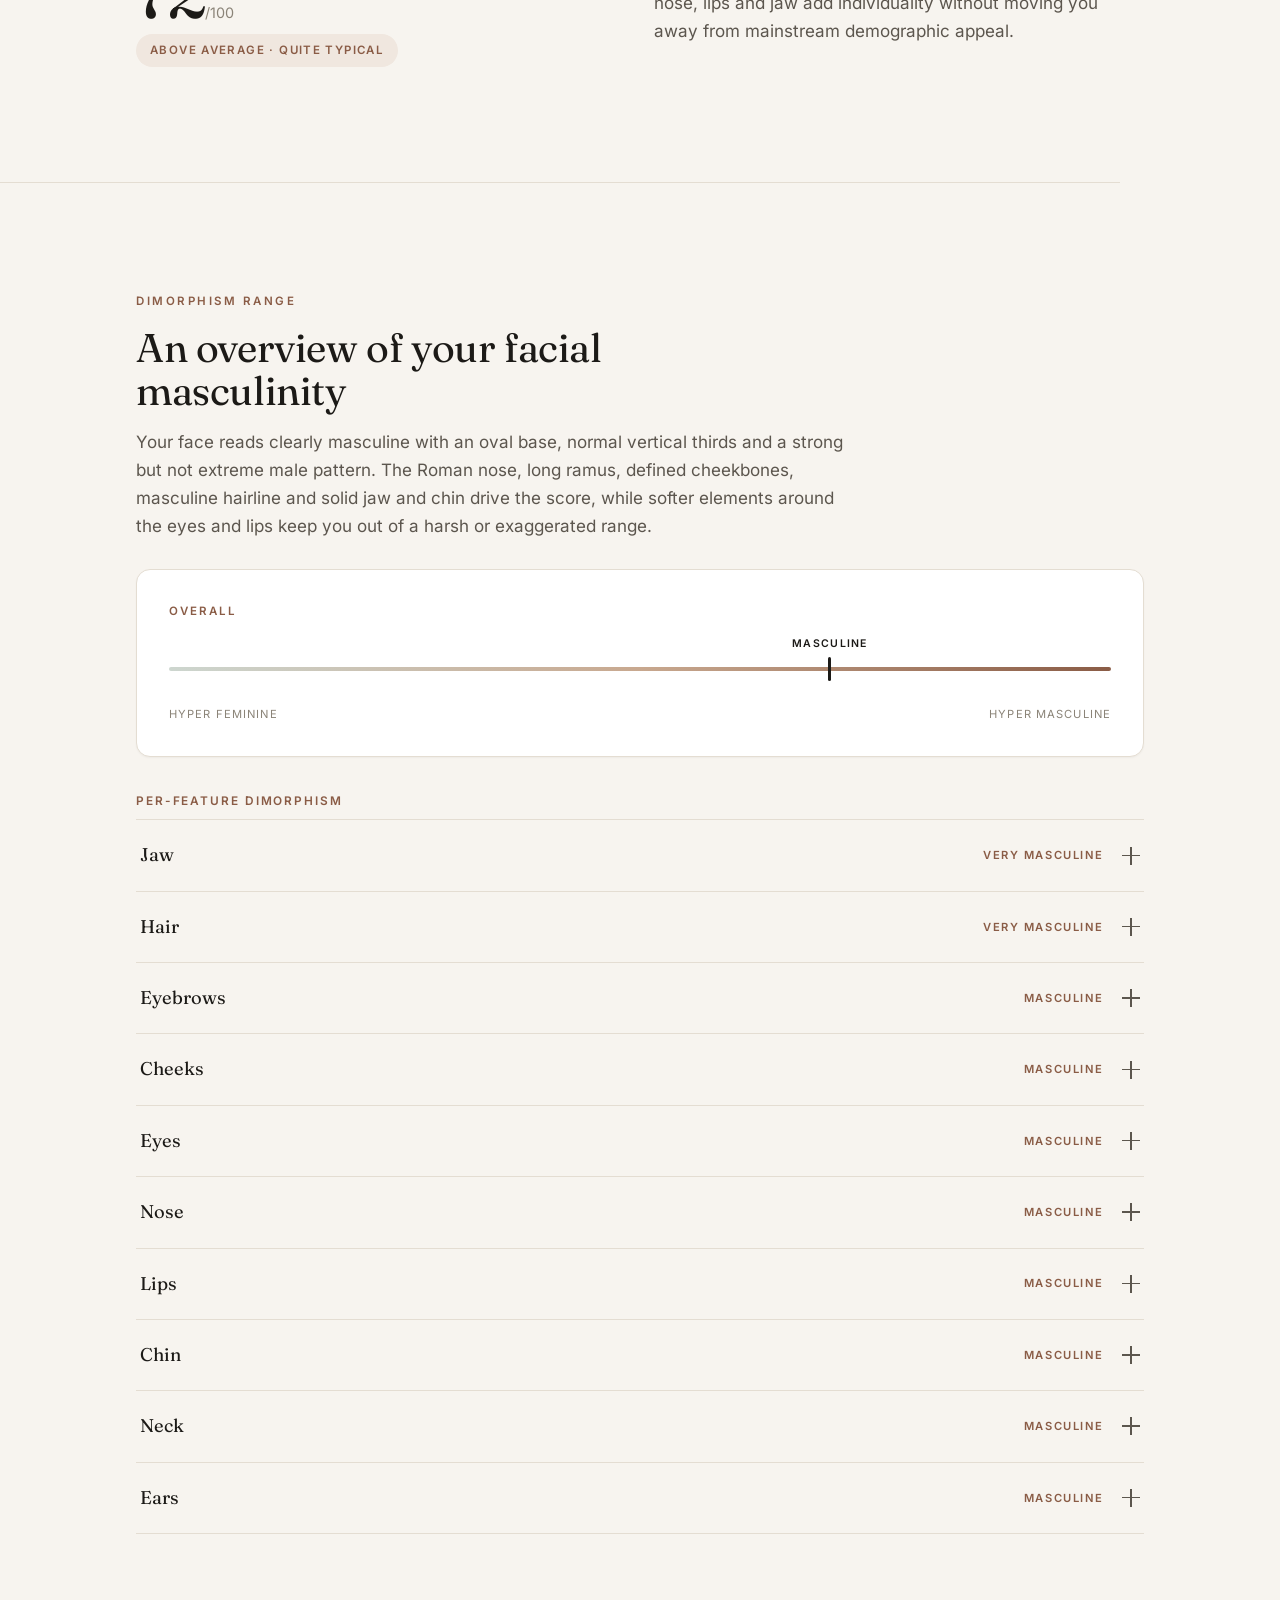
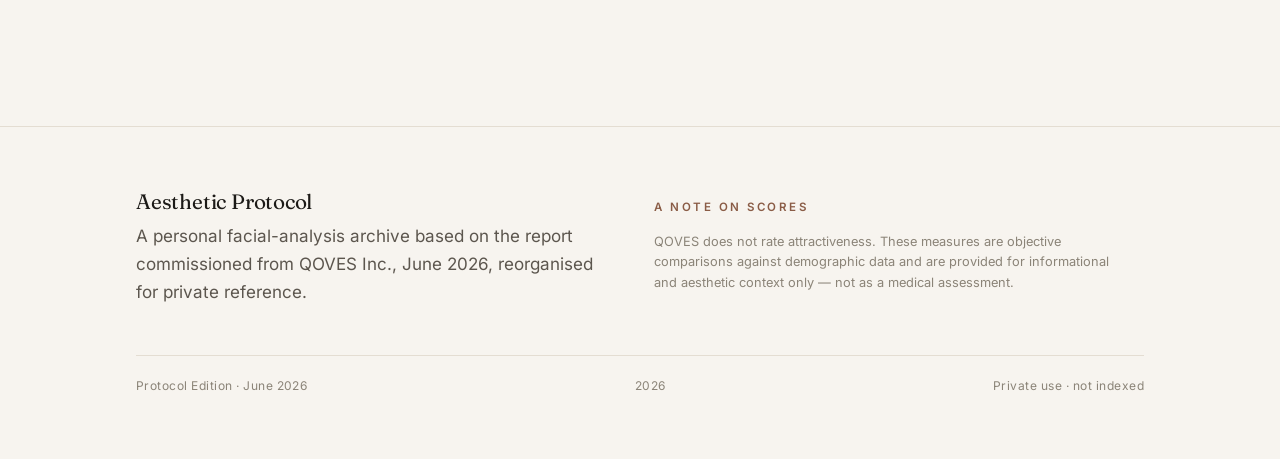
==== commit eab94eb7: "Add interactive Routine page + routine PDF routine.html: pick ramp-up phase (Weeks 1-2 / 3-4 / 5-6 /" ====
--- a/analysis.html
+++ b/analysis.html
@@ -31,6 +31,7 @@
           <li><a href="analysis.html" aria-current="page">Analysis</a></li>
           <li><a href="report.html">Report</a></li>
           <li><a href="plan.html">Plan</a></li>
+          <li><a href="routine.html">Routine</a></li>
         </ul>
       </nav>
     </div>
--- a/assets/css/styles.css
+++ b/assets/css/styles.css
@@ -415,3 +415,105 @@
   12%  { box-shadow: 0 0 0 2px var(--clay), var(--shadow-2); }
   100% { box-shadow: 0 0 0 0 rgba(168, 116, 90, 0), var(--shadow-1); }
 }
+
+/* ===== Plan: recommended-products accordion ========================== */
+.prod { margin-top: 18px; border-top: 1px solid var(--line); }
+.prod__toggle {
+  width: 100%; display: flex; align-items: center; justify-content: space-between; gap: 12px;
+  background: transparent; border: 0; padding: 14px 2px 4px; cursor: pointer;
+  color: var(--ink); transition: color var(--t-fast) var(--ease);
+}
+.prod__toggle:hover { color: var(--clay-deep); }
+.prod__toggle-label { font-size: 0.74rem; letter-spacing: 0.16em; text-transform: uppercase; font-weight: 600; }
+.prod__chev { width: 9px; height: 9px; border-right: 1.5px solid currentColor; border-bottom: 1.5px solid currentColor; transform: rotate(45deg); transition: transform var(--t-med) var(--ease); margin-bottom: 3px; }
+.prod.is-open .prod__chev { transform: rotate(-135deg); margin-bottom: -2px; }
+
+.prod__panel { overflow: hidden; max-height: 0; transition: max-height 0.52s var(--ease); }
+.prod__inner { padding-top: 14px; opacity: 0; transform: translateY(8px); transition: opacity 0.5s var(--ease) 0.06s, transform 0.5s var(--ease) 0.06s; }
+.prod.is-open .prod__inner { opacity: 1; transform: none; }
+
+.pgroup { padding: 16px 0; border-top: 1px dashed var(--line); }
+.pgroup:first-child { border-top: 0; padding-top: 4px; }
+.pgroup__label { font-size: 0.72rem; letter-spacing: 0.14em; text-transform: uppercase; font-weight: 600; color: var(--clay-deep); margin: 0 0 12px; }
+
+.pgrid { display: grid; grid-template-columns: 1fr 1fr; gap: 12px; }
+@media (max-width: 620px) { .pgrid { grid-template-columns: 1fr; } }
+
+.pcard { background: var(--surface); border: 1px solid var(--line); border-radius: var(--r-md); padding: 16px 17px; display: flex; flex-direction: column; gap: 7px; transition: border-color var(--t-med) var(--ease), box-shadow var(--t-med) var(--ease); }
+.pcard:hover { border-color: var(--line-strong); box-shadow: var(--shadow-1); }
+.pcard--premium { border-color: var(--clay-soft); background: linear-gradient(0deg, var(--surface), var(--surface)); box-shadow: inset 3px 0 0 var(--clay); }
+.pcard__top { display: flex; align-items: center; justify-content: space-between; gap: 8px; }
+.pbadge { font-size: 0.6rem; letter-spacing: 0.12em; text-transform: uppercase; font-weight: 600; padding: 4px 9px; border-radius: 999px; }
+.pbadge--premium { background: var(--clay); color: #fff; }
+.pbadge--value { background: var(--clay-wash); color: var(--clay-deep); }
+.pcard__price { font-family: var(--serif); font-size: 1rem; color: var(--clay-deep); white-space: nowrap; }
+.pcard__name { font-family: var(--serif); font-size: 1.08rem; line-height: 1.2; margin: 0; }
+.pcard__why { font-size: 0.88rem; color: var(--ink-soft); margin: 0; line-height: 1.5; }
+.pcard__key { font-size: 0.8rem; color: var(--ink-faint); margin: 0; }
+.pcard__key span { color: var(--clay-deep); font-weight: 600; letter-spacing: 0.08em; text-transform: uppercase; font-size: 0.66rem; margin-right: 7px; }
+.pcard__caution { font-size: 0.78rem; color: var(--clay-deep); background: var(--clay-wash); border-radius: var(--r-sm); padding: 8px 10px; margin: 2px 0 0; display: flex; gap: 8px; line-height: 1.45; }
+.caution-dot { flex-shrink: 0; width: 7px; height: 7px; border-radius: 50%; background: var(--clay); margin-top: 5px; }
+.pcard__link { margin-top: auto; padding-top: 4px; font-size: 0.84rem; font-weight: 500; color: var(--clay-deep); text-decoration: none; transition: color var(--t-fast) var(--ease); }
+.pcard__link:hover { color: var(--ink); }
+.pcard__link--none { color: var(--ink-faint); font-style: italic; }
+
+.pcompare { margin-top: 12px; background: var(--surface-2); border: 1px solid var(--line); border-radius: var(--r-md); padding: 14px 16px; display: grid; grid-template-columns: 1.35fr 1fr; gap: 18px; }
+@media (max-width: 620px) { .pcompare { grid-template-columns: 1fr; gap: 14px; } }
+.pcompare__table { width: 100%; border-collapse: collapse; font-size: 0.8rem; }
+.pcompare__table th, .pcompare__table td { text-align: left; padding: 5px 8px 5px 0; border-bottom: 1px solid var(--line); vertical-align: top; }
+.pcompare__table thead th { font-size: 0.62rem; letter-spacing: 0.1em; text-transform: uppercase; color: var(--ink-faint); font-weight: 600; }
+.pcompare__table th[scope="row"] { color: var(--ink-faint); font-weight: 500; }
+.pcompare__table td { color: var(--ink-soft); }
+.pcompare__cap { font-size: 0.64rem; color: var(--ink-faint); margin: 0 0 8px; letter-spacing: 0.04em; }
+.pmeter { margin-bottom: 9px; }
+.pmeter__label { font-size: 0.68rem; letter-spacing: 0.08em; text-transform: uppercase; color: var(--ink-soft); font-weight: 600; display: block; margin-bottom: 4px; }
+.pmeter__row { display: flex; align-items: center; gap: 7px; margin-top: 3px; }
+.pmeter__tag { font-size: 0.6rem; color: var(--clay-deep); width: 10px; font-weight: 600; }
+.meter { flex: 1; height: 5px; background: var(--line); border-radius: 999px; overflow: hidden; }
+.meter__fill { display: block; height: 100%; background: var(--clay); border-radius: 999px; }
+
+/* ===== Interactive routine =========================================== */
+.routine-controls { display: flex; flex-direction: column; gap: 16px; }
+.routine-control p { font-size: 0.72rem; letter-spacing: 0.16em; text-transform: uppercase; color: var(--clay-deep); font-weight: 600; margin: 0 0 8px; }
+.seg { display: flex; flex-wrap: wrap; gap: 8px; }
+.seg button {
+  border: 1px solid var(--line-strong); background: var(--surface); color: var(--ink-soft);
+  border-radius: 999px; padding: 9px 15px; font-size: 0.82rem; font-weight: 500; letter-spacing: 0.01em;
+  transition: all var(--t-fast) var(--ease); text-align: left;
+}
+.seg button:hover { border-color: var(--clay-soft); color: var(--ink); }
+.seg button.is-active { background: var(--ink); color: var(--bg); border-color: var(--ink); }
+.seg--phase button { display: flex; flex-direction: column; gap: 2px; min-width: 116px; }
+.seg--phase button b { font-family: var(--serif); font-weight: 400; font-size: 0.95rem; }
+.seg--phase button span { font-size: 0.7rem; opacity: 0.8; }
+.seg--day button { min-width: 52px; text-align: center; justify-content: center; }
+
+.routine-context { font-family: var(--serif); font-size: clamp(1.2rem, 2.4vw, 1.6rem); margin: 22px 0 0; }
+
+.routine-grid { display: grid; grid-template-columns: 1fr 1fr; gap: clamp(16px, 2.5vw, 26px); margin-top: 18px; }
+@media (max-width: 720px) { .routine-grid { grid-template-columns: 1fr; } }
+.rcol { background: var(--surface); border: 1px solid var(--line); border-radius: var(--r-md); padding: clamp(18px, 2.4vw, 26px); }
+.rcol--pm { background: var(--surface-2); }
+.rcol__head { display: flex; align-items: center; gap: 10px; margin: 0 0 14px; padding-bottom: 12px; border-bottom: 1px solid var(--line); }
+.rcol__icon { width: 26px; height: 26px; flex-shrink: 0; color: var(--clay); }
+.rcol__title { font-family: var(--serif); font-size: 1.25rem; }
+.rcol__when { margin-left: auto; font-size: 0.68rem; letter-spacing: 0.14em; text-transform: uppercase; color: var(--ink-faint); }
+
+.rsteps { list-style: none; margin: 0; padding: 0; display: flex; flex-direction: column; gap: 10px; }
+.rstep { display: flex; gap: 12px; align-items: flex-start; }
+.rstep__n { flex-shrink: 0; width: 24px; height: 24px; border-radius: 50%; background: var(--clay-wash); color: var(--clay-deep); display: grid; place-items: center; font-size: 0.78rem; font-weight: 600; margin-top: 1px; }
+.rstep--active .rstep__n { background: var(--clay); color: #fff; }
+.rstep__body { display: flex; flex-direction: column; }
+.rstep__role { font-size: 0.7rem; letter-spacing: 0.12em; text-transform: uppercase; font-weight: 600; color: var(--clay-deep); }
+.rstep__role em { color: var(--ink-faint); font-style: normal; text-transform: none; letter-spacing: 0; font-weight: 500; }
+.rstep--active .rstep__role { color: var(--clay-deep); }
+.rstep__prod { font-size: 0.98rem; color: var(--ink); }
+.rstep__note { font-size: 0.78rem; color: var(--ink-faint); margin-top: 1px; }
+.rest-note { margin: 12px 0 0; font-size: 0.85rem; color: var(--ink-soft); background: var(--surface); border: 1px dashed var(--line-strong); border-radius: var(--r-sm); padding: 10px 13px; }
+
+.routine-extras { display: grid; grid-template-columns: repeat(3, 1fr); gap: 14px; margin-top: clamp(20px, 3vw, 30px); }
+@media (max-width: 720px) { .routine-extras { grid-template-columns: 1fr; } }
+.rextra { border: 1px solid var(--line); border-radius: var(--r-md); padding: 16px 18px; background: var(--surface); }
+.rextra p.eyebrow { margin-bottom: 6px; }
+.rextra strong { font-family: var(--serif); font-weight: 400; font-size: 1.05rem; }
+.rextra span { display: block; font-size: 0.86rem; color: var(--ink-soft); margin-top: 3px; }
